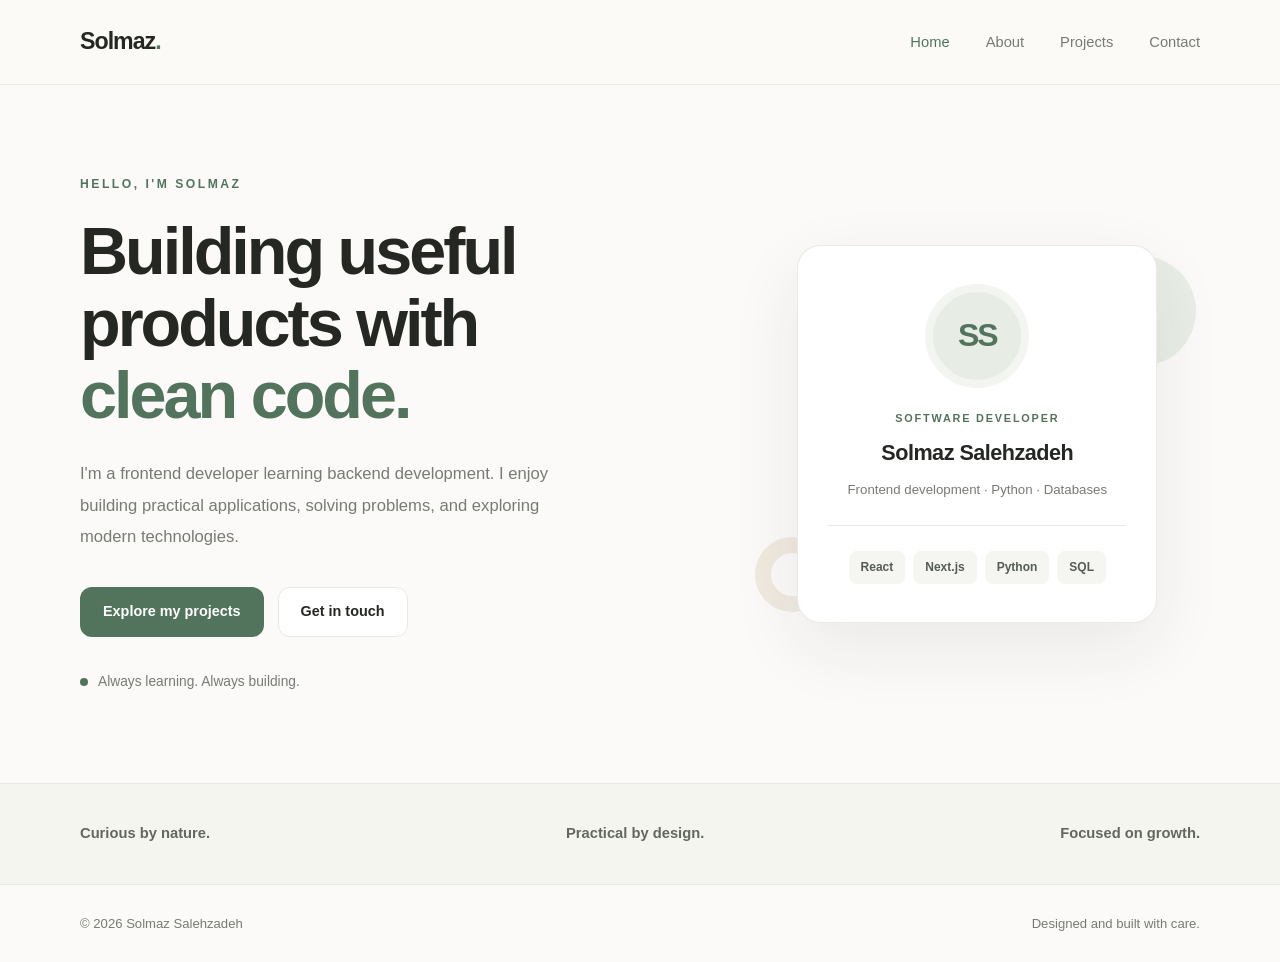
==== front-end/index.html @ dd6568aa "Build portfolio homepage and initial styling" ====
<!DOCTYPE html>
<html lang="en">
  <head>
    <meta charset="UTF-8" />
    <meta name="viewport" content="width=device-width, initial-scale=1.0" />
    <meta
      name="description"
      content="Portfolio of Solmaz Salehzadeh, a frontend developer learning backend development."
    />
    <title>Solmaz Salehzadeh | Portfolio</title>
    <link rel="stylesheet" href="css/style.css" />
    <script src="js/script.js" defer></script>
  </head>
  <body>
    <header class="site-header">
      <nav class="navbar container" aria-label="Main navigation">
        <a class="logo" href="index.html">Solmaz<span>.</span></a>

        <button
          class="menu-toggle"
          type="button"
          aria-label="Toggle navigation"
          aria-expanded="false"
          aria-controls="nav-links"
        >
          <span></span>
          <span></span>
          <span></span>
        </button>

        <ul class="nav-links" id="nav-links">
          <li><a class="active" href="index.html">Home</a></li>
          <li><a href="about.html">About</a></li>
          <li><a href="projects.html">Projects</a></li>
          <li><a href="contact.html">Contact</a></li>
        </ul>
      </nav>
    </header>

    <main>
      <section class="hero container">
        <div class="hero-content">
          <p class="eyebrow">HELLO, I'M SOLMAZ</p>

          <h1>
            Building useful products with
            <span>clean code.</span>
          </h1>

          <p class="hero-description">
            I'm a frontend developer learning backend development. I enjoy
            building practical applications, solving problems, and exploring
            modern technologies.
          </p>

          <div class="hero-actions">
            <a class="button button-primary" href="projects.html">
              Explore my projects
            </a>
            <a class="button button-secondary" href="contact.html">
              Get in touch
            </a>
          </div>

          <div class="hero-note">
            <span class="status-dot"></span>
            Always learning. Always building.
          </div>
        </div>

        <div class="hero-visual" aria-label="Developer profile illustration">
          <div class="profile-card">
            <div class="profile-avatar" aria-hidden="true">SS</div>
            <p class="profile-label">SOFTWARE DEVELOPER</p>
            <h2>Solmaz Salehzadeh</h2>
            <p class="profile-caption">
              Frontend development · Python · Databases
            </p>
            <div class="profile-divider"></div>
            <div class="tech-tags">
              <span>React</span>
              <span>Next.js</span>
              <span>Python</span>
              <span>SQL</span>
            </div>
          </div>
          <div class="decorative-circle circle-one"></div>
          <div class="decorative-circle circle-two"></div>
        </div>
      </section>

      <section class="intro-strip">
        <div class="container intro-strip-content">
          <p>Curious by nature.</p>
          <p>Practical by design.</p>
          <p>Focused on growth.</p>
        </div>
      </section>
    </main>

    <footer class="site-footer">
      <div class="container footer-content">
        <p>© <span id="current-year">2026</span> Solmaz Salehzadeh</p>
        <p>Designed and built with care.</p>
      </div>
    </footer>
  </body>
</html>
---- front-end/css/style.css ----
/* =========================
   1. Global styles
========================= */

:root {
    --color-bg: #fbfaf8;
    --color-surface: #ffffff;
    --color-text: #242722;
    --color-muted: #777b73;
    --color-primary: #52745d;
    --color-primary-dark: #3d5c47;
    --color-accent: #e7ede5;
    --color-border: #e9e9e3;
    --shadow-card: 0 24px 70px rgba(36, 39, 34, 0.08);
    --radius-lg: 24px;
    --radius-md: 14px;
    --container-width: 1120px;
}

* {
    box-sizing: border-box;
    margin: 0;
    padding: 0;
}

html {
    scroll-behavior: smooth;
}

body {
    background: var(--color-bg);
    color: var(--color-text);
    font-family: Inter, -apple-system, BlinkMacSystemFont, "Segoe UI",
        sans-serif;
    line-height: 1.6;
    -webkit-font-smoothing: antialiased;
}

a {
    color: inherit;
    text-decoration: none;
}

button,
a {
    -webkit-tap-highlight-color: transparent;
}

button {
    font: inherit;
}

ul {
    list-style: none;
}

.container {
    width: min(var(--container-width), calc(100% - 48px));
    margin-inline: auto;
}

/* =========================
   2. Navigation
========================= */

.site-header {
    position: relative;
    z-index: 10;
    border-bottom: 1px solid rgba(233, 233, 227, 0.8);
    background: rgba(251, 250, 248, 0.92);
}

.navbar {
    min-height: 84px;
    display: flex;
    align-items: center;
    justify-content: space-between;
    gap: 32px;
}

.logo {
    font-size: 1.45rem;
    font-weight: 750;
    letter-spacing: -1px;
}

.logo span {
    color: var(--color-primary);
}

.nav-links {
    display: flex;
    align-items: center;
    gap: 36px;
}

.nav-links a {
    color: var(--color-muted);
    font-size: 0.92rem;
    transition: color 180ms ease;
}

.nav-links a:hover,
.nav-links a.active {
    color: var(--color-primary);
}

.menu-toggle {
    display: none;
    width: 44px;
    height: 44px;
    padding: 10px;
    border: 1px solid var(--color-border);
    border-radius: 12px;
    background: var(--color-surface);
    cursor: pointer;
}

.menu-toggle span {
    display: block;
    height: 2px;
    margin: 4px 0;
    background: var(--color-text);
}

/* =========================
   3. Hero section
========================= */

.hero {
    min-height: 610px;
    display: grid;
    grid-template-columns: 1.15fr 0.85fr;
    align-items: center;
    gap: 72px;
    padding-block: 90px;
}

.hero-content {
    max-width: 610px;
}

.eyebrow {
    margin-bottom: 22px;
    color: var(--color-primary);
    font-size: 0.76rem;
    font-weight: 750;
    letter-spacing: 2.5px;
}

.hero h1 {
    max-width: 650px;
    font-size: clamp(2.8rem, 5.2vw, 4.6rem);
    font-weight: 700;
    line-height: 1.08;
    letter-spacing: -3px;
}

.hero h1 span {
    display: block;
    color: var(--color-primary);
}

.hero-description {
    max-width: 520px;
    margin-top: 26px;
    color: var(--color-muted);
    font-size: 1.04rem;
    line-height: 1.9;
}

.hero-actions {
    display: flex;
    flex-wrap: wrap;
    gap: 14px;
    margin-top: 34px;
}

.button {
    min-height: 50px;
    display: inline-flex;
    align-items: center;
    justify-content: center;
    padding: 0 22px;
    border: 1px solid transparent;
    border-radius: 12px;
    font-size: 0.9rem;
    font-weight: 650;
    transition:
        background 180ms ease,
        color 180ms ease,
        transform 180ms ease;
}

.button:hover {
    transform: translateY(-2px);
}

.button-primary {
    background: var(--color-primary);
    color: white;
}

.button-primary:hover {
    background: var(--color-primary-dark);
}

.button-secondary {
    border-color: var(--color-border);
    background: var(--color-surface);
}

.button-secondary:hover {
    border-color: var(--color-primary);
    color: var(--color-primary);
}

.hero-note {
    display: flex;
    align-items: center;
    gap: 10px;
    margin-top: 34px;
    color: var(--color-muted);
    font-size: 0.86rem;
}

.status-dot {
    width: 8px;
    height: 8px;
    border-radius: 50%;
    background: var(--color-primary);
}

/* =========================
   4. Profile card
========================= */

.hero-visual {
    position: relative;
    display: grid;
    min-height: 380px;
    place-items: center;
}

.profile-card {
    position: relative;
    z-index: 1;
    width: min(100%, 360px);
    padding: 38px 30px;
    border: 1px solid rgba(233, 233, 227, 0.9);
    border-radius: var(--radius-lg);
    background: var(--color-surface);
    box-shadow: var(--shadow-card);
    text-align: center;
}

.profile-avatar {
    width: 104px;
    height: 104px;
    display: grid;
    place-items: center;
    margin: 0 auto 22px;
    border: 8px solid #f3f5f0;
    border-radius: 50%;
    background: var(--color-accent);
    color: var(--color-primary);
    font-size: 2rem;
    font-weight: 750;
    letter-spacing: -2px;
}

.profile-label {
    color: var(--color-primary);
    font-size: 0.68rem;
    font-weight: 750;
    letter-spacing: 1.8px;
}

.profile-card h2 {
    margin-top: 9px;
    font-size: 1.35rem;
    letter-spacing: -0.5px;
}

.profile-caption {
    margin-top: 8px;
    color: var(--color-muted);
    font-size: 0.83rem;
}

.profile-divider {
    height: 1px;
    margin: 25px 0;
    background: var(--color-border);
}

.tech-tags {
    display: flex;
    flex-wrap: wrap;
    justify-content: center;
    gap: 8px;
}

.tech-tags span {
    padding: 7px 12px;
    border-radius: 8px;
    background: #f5f6f2;
    color: #555c52;
    font-size: 0.75rem;
    font-weight: 600;
}

.decorative-circle {
    position: absolute;
    border-radius: 50%;
}

.circle-one {
    top: 12px;
    right: 4px;
    width: 110px;
    height: 110px;
    background: #e8eee5;
}

.circle-two {
    bottom: 12px;
    left: 0;
    width: 75px;
    height: 75px;
    border: 16px solid #f0e9df;
}

/* =========================
   5. Intro strip
========================= */

.intro-strip {
    border-block: 1px solid var(--color-border);
    background: #f5f5f0;
}

.intro-strip-content {
    min-height: 100px;
    display: flex;
    align-items: center;
    justify-content: space-between;
    gap: 24px;
}

.intro-strip p {
    color: #62675f;
    font-size: 0.92rem;
    font-weight: 600;
}

/* =========================
   6. Footer
========================= */

.site-footer {
    padding-block: 28px;
}

.footer-content {
    display: flex;
    align-items: center;
    justify-content: space-between;
    gap: 20px;
}

.footer-content p {
    color: var(--color-muted);
    font-size: 0.82rem;
}

/* =========================
   7. Responsive design
========================= */

@media (max-width: 900px) {
    .hero {
        grid-template-columns: 1fr 0.8fr;
        gap: 32px;
        padding-block: 70px;
    }

    .hero h1 {
        font-size: clamp(2.5rem, 5.5vw, 3.6rem);
        letter-spacing: -2px;
    }

    .profile-card {
        padding: 30px 20px;
    }

    .nav-links {
        gap: 22px;
    }
}

@media (max-width: 680px) {
    .container {
        width: min(100% - 36px, var(--container-width));
    }

    .navbar {
        min-height: 72px;
    }

    .menu-toggle {
        display: block;
    }

    .nav-links {
        position: absolute;
        top: 72px;
        right: 0;
        left: 0;
        display: none;
        align-items: stretch;
        gap: 0;
        padding: 12px 18px 20px;
        border-bottom: 1px solid var(--color-border);
        background: var(--color-bg);
    }

    .nav-links.is-open {
        display: flex;
        flex-direction: column;
    }

    .nav-links a {
        display: block;
        padding: 13px 6px;
    }

    .hero {
        grid-template-columns: 1fr;
        gap: 42px;
        padding-block: 64px 56px;
    }

    .hero h1 {
        font-size: clamp(2.7rem, 12vw, 4rem);
        letter-spacing: -2px;
    }

    .hero-description {
        font-size: 0.98rem;
    }

    .hero-visual {
        min-height: 350px;
    }

    .profile-card {
        width: min(100%, 360px);
    }

    .intro-strip-content {
        min-height: auto;
        flex-direction: column;
        align-items: flex-start;
        gap: 12px;
        padding-block: 24px;
    }

    .footer-content {
        flex-direction: column;
        align-items: flex-start;
        gap: 6px;
    }
}

@media (prefers-reduced-motion: reduce) {
    html {
        scroll-behavior: auto;
    }

    *,
    *::before,
    *::after {
        transition-duration: 0.01ms !important;
    }
}
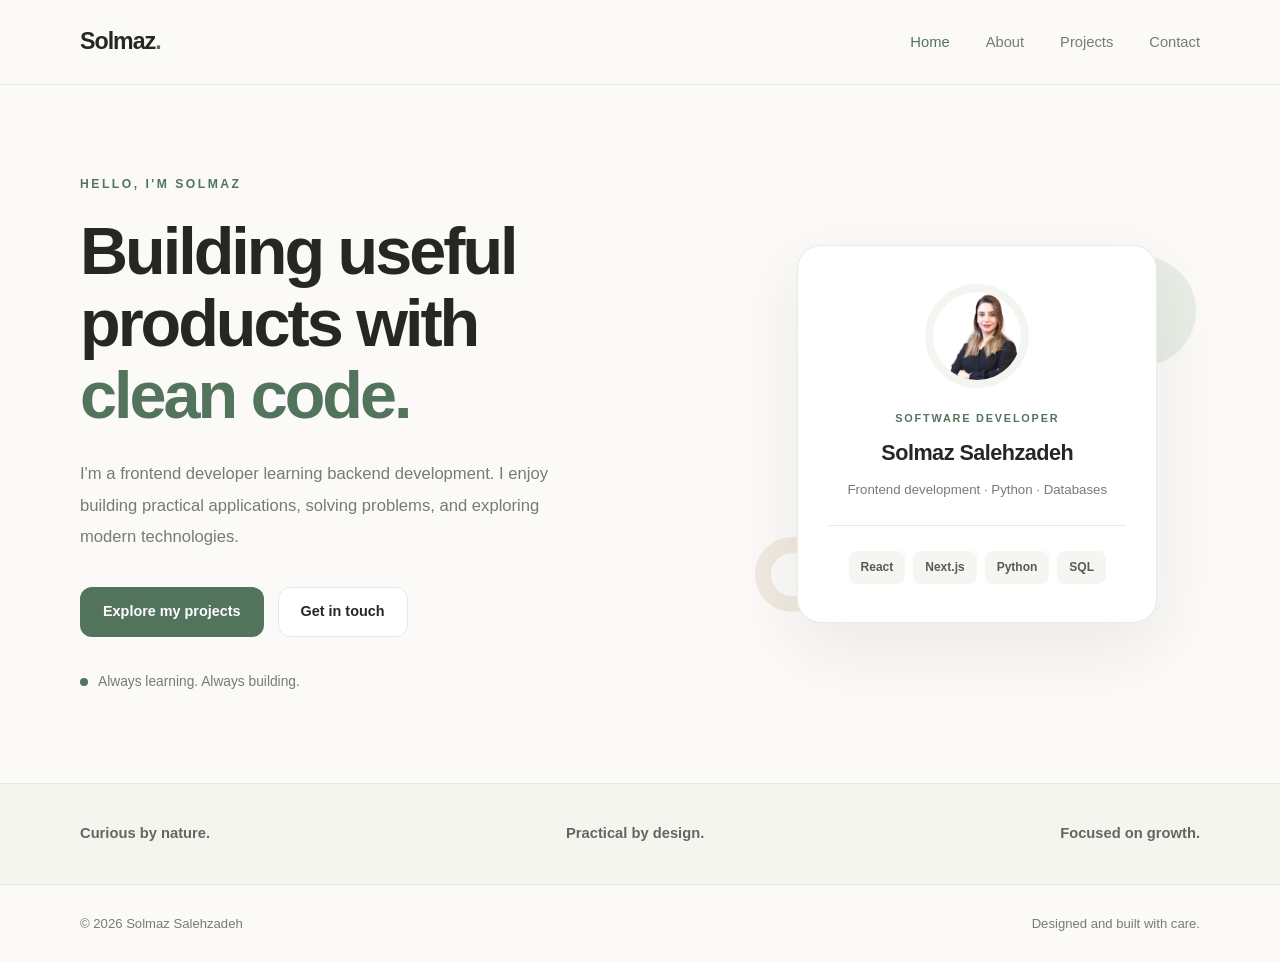
==== commit eb31f0f8: "add image and update the image style" ====
--- a/front-end/index.html
+++ b/front-end/index.html
@@ -70,7 +70,11 @@
 
         <div class="hero-visual" aria-label="Developer profile illustration">
           <div class="profile-card">
-            <div class="profile-avatar" aria-hidden="true">SS</div>
+            <img
+              class="profile-avatar"
+              src="images/solmaz.png"
+              alt="Solmaz Salehzadeh"
+            />
             <p class="profile-label">SOFTWARE DEVELOPER</p>
             <h2>Solmaz Salehzadeh</h2>
             <p class="profile-caption">
--- a/front-end/css/style.css
+++ b/front-end/css/style.css
@@ -257,16 +257,12 @@
 .profile-avatar {
     width: 104px;
     height: 104px;
-    display: grid;
-    place-items: center;
+    display: block;
     margin: 0 auto 22px;
     border: 8px solid #f3f5f0;
     border-radius: 50%;
-    background: var(--color-accent);
-    color: var(--color-primary);
-    font-size: 2rem;
-    font-weight: 750;
-    letter-spacing: -2px;
+    object-fit: cover;
+    object-position: center;
 }
 
 .profile-label {
@@ -483,4 +479,397 @@
     *::after {
         transition-duration: 0.01ms !important;
     }
+}
+
+/* =========================
+   8. About page
+========================= */
+
+.page-heading {
+    padding-block: 90px 54px;
+    text-align: center;
+}
+
+.page-heading h1 {
+    font-size: clamp(2.8rem, 6vw, 4.5rem);
+    line-height: 1.1;
+    letter-spacing: -2px;
+}
+
+.page-heading h1 span {
+    color: var(--color-primary);
+}
+
+.page-heading > p:last-child {
+    max-width: 620px;
+    margin: 20px auto 0;
+    color: var(--color-muted);
+    font-size: 1.02rem;
+}
+
+.about-section {
+    display: grid;
+    grid-template-columns: 1.4fr 0.8fr;
+    align-items: start;
+    gap: 64px;
+    padding-block: 20px 90px;
+}
+
+.about-content h2,
+.about-card h2 {
+    margin-bottom: 20px;
+    font-size: 1.7rem;
+    line-height: 1.3;
+    letter-spacing: -0.7px;
+}
+
+.about-content p {
+    margin-bottom: 18px;
+    color: var(--color-muted);
+    line-height: 1.9;
+}
+
+.about-card {
+    padding: 30px;
+    border: 1px solid var(--color-border);
+    border-radius: var(--radius-lg);
+    background: var(--color-surface);
+    box-shadow: var(--shadow-card);
+}
+
+.about-card h2 {
+    margin-top: 12px;
+    font-size: 1.4rem;
+}
+
+.focus-list {
+    display: grid;
+    gap: 14px;
+}
+
+.focus-list li {
+    position: relative;
+    padding-left: 22px;
+    color: var(--color-muted);
+    font-size: 0.9rem;
+}
+
+.focus-list li::before {
+    position: absolute;
+    top: 10px;
+    left: 0;
+    width: 7px;
+    height: 7px;
+    border-radius: 50%;
+    background: var(--color-primary);
+    content: "";
+}
+
+.skills-section {
+    padding-block: 80px;
+    background: #f5f5f0;
+}
+
+.section-heading {
+    max-width: 620px;
+    margin-bottom: 36px;
+}
+
+.section-heading h2 {
+    font-size: clamp(1.8rem, 4vw, 2.6rem);
+    letter-spacing: -1px;
+}
+
+.section-heading > p:last-child {
+    margin-top: 12px;
+    color: var(--color-muted);
+}
+
+.skills-grid {
+    display: grid;
+    grid-template-columns: repeat(2, minmax(0, 1fr));
+    gap: 18px;
+}
+
+.skill-card {
+    padding: 26px;
+    border: 1px solid var(--color-border);
+    border-radius: var(--radius-md);
+    background: var(--color-surface);
+}
+
+.skill-card h3 {
+    margin-bottom: 8px;
+    font-size: 1.05rem;
+}
+
+.skill-card p {
+    color: var(--color-muted);
+    font-size: 0.92rem;
+    line-height: 1.8;
+}
+
+.about-cta {
+    padding-block: 80px;
+    text-align: center;
+}
+
+.about-cta h2 {
+    font-size: clamp(1.7rem, 4vw, 2.4rem);
+    letter-spacing: -1px;
+}
+
+.about-cta p {
+    margin: 12px 0 26px;
+    color: var(--color-muted);
+}
+
+@media (max-width: 760px) {
+    .page-heading {
+        padding-block: 65px 40px;
+    }
+
+    .about-section {
+        grid-template-columns: 1fr;
+        gap: 28px;
+        padding-bottom: 65px;
+    }
+
+    .skills-section {
+        padding-block: 60px;
+    }
+
+    .skills-grid {
+        grid-template-columns: 1fr;
+    }
+
+    .about-cta {
+        padding-block: 60px;
+    }
+}
+
+/* =========================
+   9. Projects page
+========================= */
+
+.projects-section {
+    padding-block: 10px 90px;
+}
+
+.projects-grid {
+    display: grid;
+    grid-template-columns: repeat(3, minmax(0, 1fr));
+    gap: 22px;
+}
+
+.project-card {
+    display: flex;
+    flex-direction: column;
+    align-items: flex-start;
+    min-width: 0;
+    padding: 28px;
+    border: 1px solid var(--color-border);
+    border-radius: var(--radius-lg);
+    background: var(--color-surface);
+    box-shadow: 0 12px 40px rgba(36, 39, 34, 0.04);
+    transition:
+        transform 180ms ease,
+        box-shadow 180ms ease,
+        border-color 180ms ease;
+}
+
+.project-card:hover {
+    transform: translateY(-5px);
+    border-color: #d5dfd2;
+    box-shadow: var(--shadow-card);
+}
+
+.project-number {
+    display: grid;
+    width: 48px;
+    height: 48px;
+    place-items: center;
+    margin-bottom: 26px;
+    border-radius: 14px;
+    background: var(--color-accent);
+    color: var(--color-primary);
+    font-weight: 750;
+}
+
+.project-category {
+    margin-bottom: 12px;
+    color: var(--color-primary);
+    font-size: 0.68rem;
+    font-weight: 750;
+    letter-spacing: 1px;
+}
+
+.project-card h2 {
+    margin-bottom: 14px;
+    font-size: 1.35rem;
+    line-height: 1.4;
+    letter-spacing: -0.5px;
+}
+
+.project-description {
+    margin-bottom: 22px;
+    color: var(--color-muted);
+    font-size: 0.9rem;
+    line-height: 1.85;
+}
+
+.project-tags {
+    display: flex;
+    flex-wrap: wrap;
+    gap: 8px;
+    margin-top: auto;
+    margin-bottom: 26px;
+}
+
+.project-tags span {
+    padding: 6px 10px;
+    border: 1px solid var(--color-border);
+    border-radius: 8px;
+    background: #fafaf7;
+    color: #62675f;
+    font-size: 0.72rem;
+}
+
+.project-link {
+    display: inline-flex;
+    align-items: center;
+    gap: 8px;
+    color: var(--color-primary);
+    font-size: 0.9rem;
+    font-weight: 700;
+}
+
+.project-link:hover {
+    color: var(--color-primary-dark);
+}
+
+.projects-note {
+    margin-top: 34px;
+    color: var(--color-muted);
+    font-size: 0.9rem;
+    text-align: center;
+}
+
+.projects-github {
+    display: flex;
+    justify-content: center;
+    margin-top: 24px;
+}
+
+@media (max-width: 950px) {
+    .projects-grid {
+        grid-template-columns: repeat(2, minmax(0, 1fr));
+    }
+}
+
+@media (max-width: 620px) {
+    .projects-section {
+        padding-bottom: 60px;
+    }
+
+    .projects-grid {
+        grid-template-columns: 1fr;
+    }
+
+    .project-card {
+        padding: 24px;
+    }
+}
+
+/* =========================
+   10. Contact page
+========================= */
+
+.contact-section {
+    display: grid;
+    grid-template-columns: repeat(3, minmax(0, 1fr));
+    gap: 22px;
+    padding-block: 10px 70px;
+}
+
+.contact-card {
+    padding: 30px;
+    border: 1px solid var(--color-border);
+    border-radius: var(--radius-lg);
+    background: var(--color-surface);
+    box-shadow: 0 12px 40px rgba(36, 39, 34, 0.04);
+}
+
+.contact-icon {
+    display: grid;
+    width: 50px;
+    height: 50px;
+    place-items: center;
+    margin-bottom: 22px;
+    border-radius: 14px;
+    background: var(--color-accent);
+    color: var(--color-primary);
+    font-size: 1rem;
+    font-weight: 750;
+}
+
+.contact-card h2 {
+    margin-bottom: 10px;
+    font-size: 1.35rem;
+}
+
+.contact-card p {
+    margin-bottom: 20px;
+    color: var(--color-muted);
+    font-size: 0.9rem;
+    line-height: 1.8;
+}
+
+.contact-card a {
+    color: var(--color-primary);
+    font-size: 0.88rem;
+    font-weight: 650;
+    overflow-wrap: anywhere;
+}
+
+.contact-card a:hover {
+    color: var(--color-primary-dark);
+    text-decoration: underline;
+    text-underline-offset: 4px;
+}
+
+.contact-note {
+    padding-block: 35px 90px;
+    text-align: center;
+}
+
+.contact-note h2 {
+    font-size: clamp(1.7rem, 4vw, 2.4rem);
+    letter-spacing: -1px;
+}
+
+.contact-note p {
+    margin: 12px 0 26px;
+    color: var(--color-muted);
+}
+
+@media (max-width: 850px) {
+    .contact-section {
+        grid-template-columns: repeat(2, minmax(0, 1fr));
+    }
+}
+
+@media (max-width: 580px) {
+    .contact-section {
+        grid-template-columns: 1fr;
+        padding-bottom: 45px;
+    }
+
+    .contact-card {
+        padding: 25px;
+    }
+
+    .contact-note {
+        padding-block: 30px 65px;
+    }
 }
